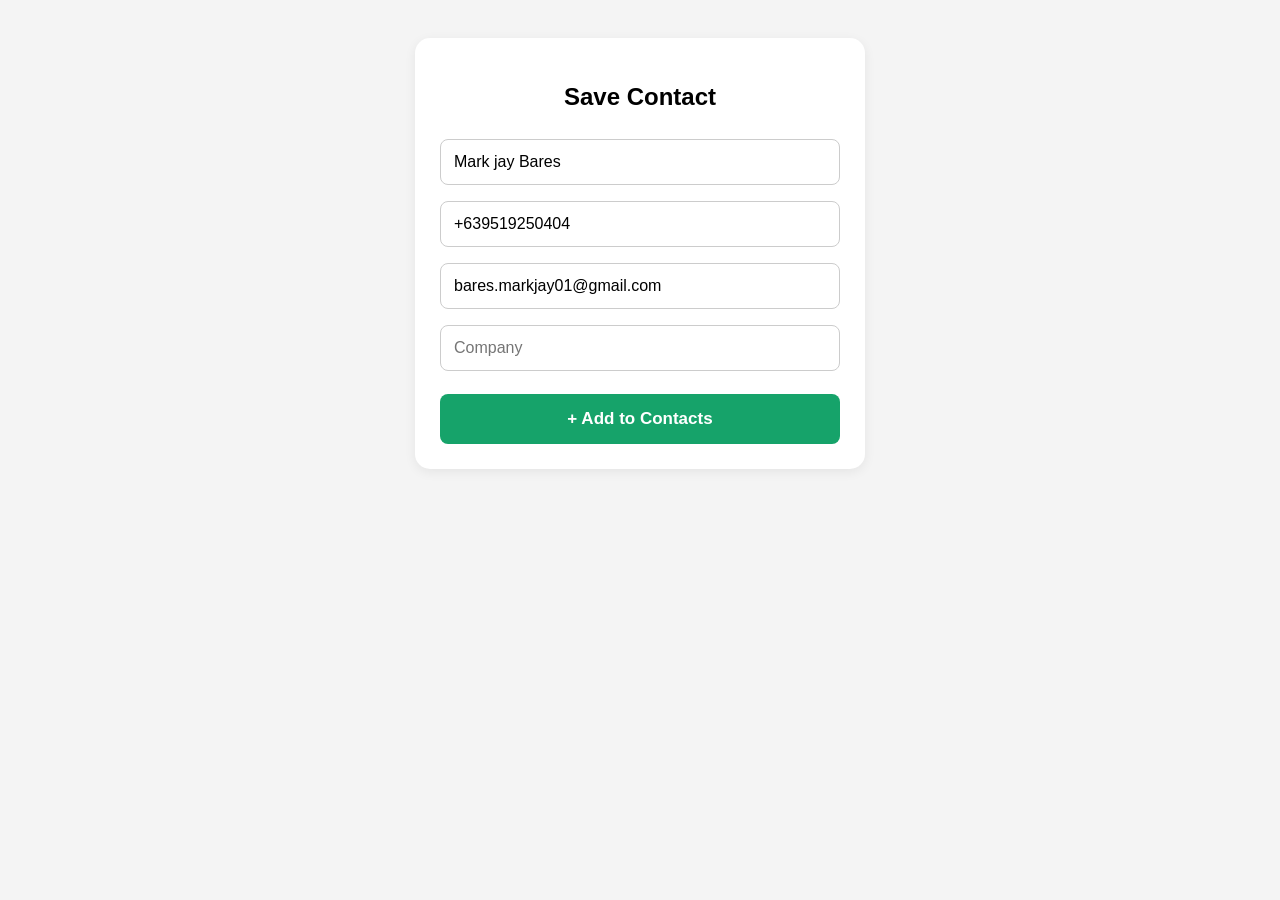
==== add-contact-test.html @ 31fd5d63 "Add editable contact intent test page" ====
<!DOCTYPE html>
<html lang="en">
<head>
    <meta charset="UTF-8">
    <meta name="viewport" content="width=device-width, initial-scale=1.0">
    <title>Add Contact</title>

    <style>
        body {
            font-family: Arial, sans-serif;
            background: #f4f4f4;
            padding: 30px 20px;
        }

        .container {
            max-width: 400px;
            margin: auto;
            background: white;
            padding: 25px;
            border-radius: 15px;
            box-shadow: 0 3px 12px #0001;
        }

        h2 {
            text-align: center;
        }

        input {
            width: 100%;
            box-sizing: border-box;
            padding: 13px;
            margin: 8px 0;
            border: 1px solid #ccc;
            border-radius: 8px;
            font-size: 16px;
        }

        button {
            width: 100%;
            padding: 15px;
            margin-top: 15px;
            background: #16a36a;
            color: white;
            border: none;
            border-radius: 8px;
            font-size: 17px;
            font-weight: bold;
            cursor: pointer;
        }

        button:active {
            background: #108052;
        }
    </style>
</head>

<body>
<div class="container">
    <h2>Save Contact</h2>

    <input id="name" type="text" placeholder="Full Name" value="Mark jay Bares">
    <input id="phone" type="tel" placeholder="Phone Number" value="+639519250404">
    <input id="email" type="email" placeholder="Email Address" value="bares.markjay01@gmail.com">
    <input id="company" type="text" placeholder="Company" value="">

    <button onclick="addContact()">+ Add to Contacts</button>
</div>

<script>
function addContact() {
    const name = document.getElementById("name").value;
    const phone = document.getElementById("phone").value;
    const email = document.getElementById("email").value;
    const company = document.getElementById("company").value;

    const extras = [
        ["name", name],
        ["phone", phone],
        ["email", email],
        ["company", company]
    ];

    const intent =
        "intent:#Intent;" +
        "action=android.intent.action.INSERT;" +
        "type=vnd.android.cursor.dir/contact;" +
        extras.map(([key, value]) =>
            "S." + key + "=" + encodeURIComponent(value)
        ).join(";") +
        ";end";

    window.location.href = intent;
}
</script>
</body>
</html>
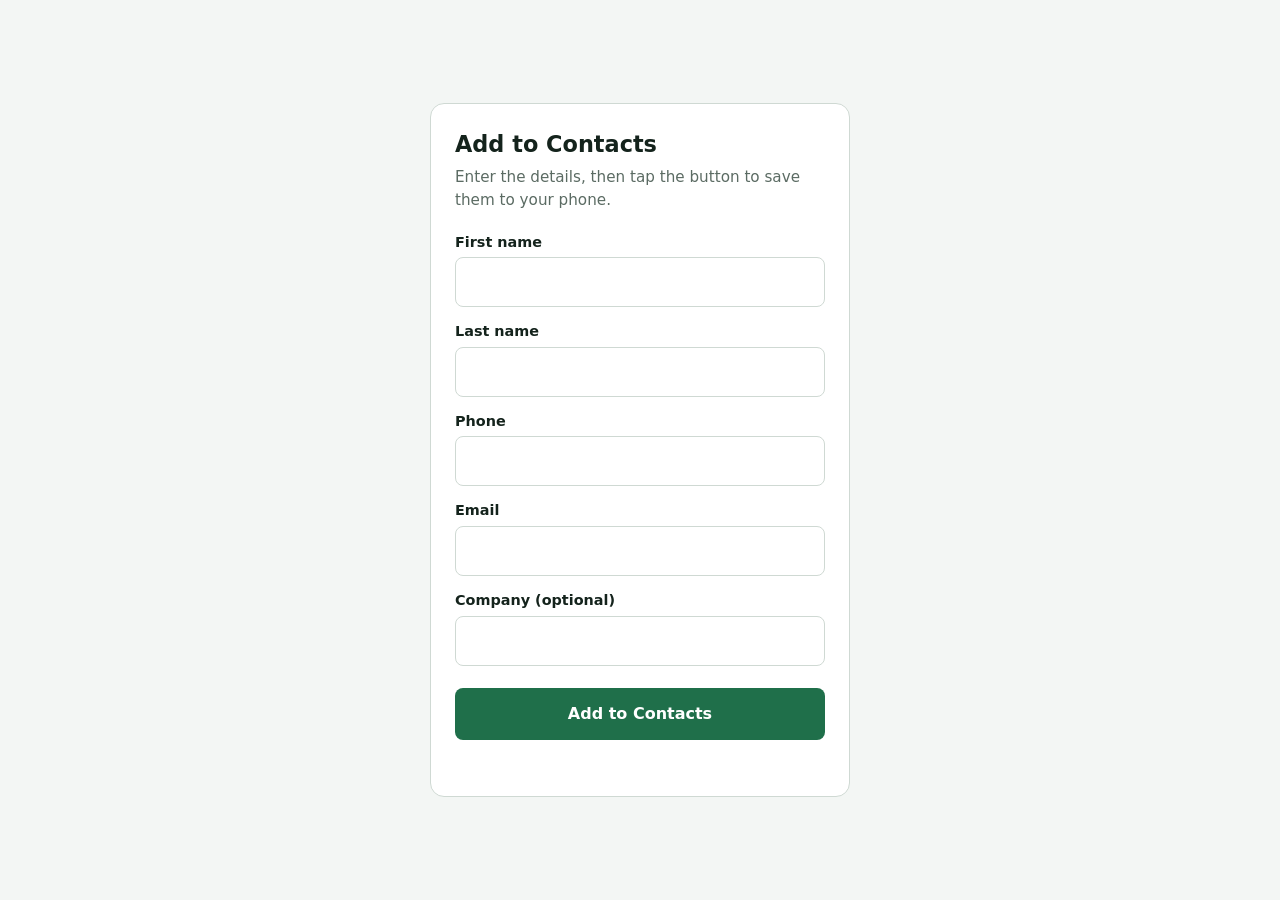
==== commit 2b2b575e: "done" ====
--- a/add-contact-test.html
+++ b/add-contact-test.html
@@ -1,96 +1,219 @@
-<!DOCTYPE html>
+<!doctype html>
 <html lang="en">
-<head>
-    <meta charset="UTF-8">
-    <meta name="viewport" content="width=device-width, initial-scale=1.0">
-    <title>Add Contact</title>
-
+  <head>
+    <meta charset="utf-8" />
+    <meta name="viewport" content="width=device-width, initial-scale=1" />
+    <title>Add to Contacts</title>
     <style>
-        body {
-            font-family: Arial, sans-serif;
-            background: #f4f4f4;
-            padding: 30px 20px;
-        }
-
-        .container {
-            max-width: 400px;
-            margin: auto;
-            background: white;
-            padding: 25px;
-            border-radius: 15px;
-            box-shadow: 0 3px 12px #0001;
-        }
-
-        h2 {
-            text-align: center;
-        }
-
-        input {
-            width: 100%;
-            box-sizing: border-box;
-            padding: 13px;
-            margin: 8px 0;
-            border: 1px solid #ccc;
-            border-radius: 8px;
-            font-size: 16px;
-        }
-
-        button {
-            width: 100%;
-            padding: 15px;
-            margin-top: 15px;
-            background: #16a36a;
-            color: white;
-            border: none;
-            border-radius: 8px;
-            font-size: 17px;
-            font-weight: bold;
-            cursor: pointer;
-        }
-
-        button:active {
-            background: #108052;
-        }
+      :root {
+        --bg: #f3f6f4;
+        --card: #ffffff;
+        --ink: #14231c;
+        --muted: #5b6b63;
+        --line: #cfd9d3;
+        --accent: #1f6f4a;
+        --accent-ink: #ffffff;
+        --err: #b3261e;
+      }
+      @media (prefers-color-scheme: dark) {
+        :root {
+          --bg: #101713;
+          --card: #18221c;
+          --ink: #e8f0ec;
+          --muted: #9bb0a5;
+          --line: #2c3a32;
+          --accent: #5cc796;
+          --accent-ink: #0b1a12;
+          --err: #ff8a80;
+        }
+      }
+      * {
+        box-sizing: border-box;
+      }
+      body {
+        margin: 0;
+        min-height: 100vh;
+        display: grid;
+        place-items: center;
+        padding: 20px;
+        background: var(--bg);
+        color: var(--ink);
+        font:
+          16px/1.5 system-ui,
+          -apple-system,
+          "Segoe UI",
+          Roboto,
+          sans-serif;
+      }
+      .card {
+        width: 100%;
+        max-width: 420px;
+        background: var(--card);
+        border: 1px solid var(--line);
+        border-radius: 14px;
+        padding: 24px;
+      }
+      h1 {
+        margin: 0 0 4px;
+        font-size: 1.4rem;
+      }
+      p.sub {
+        margin: 0 0 20px;
+        color: var(--muted);
+        font-size: 0.95rem;
+      }
+      label {
+        display: block;
+        margin: 14px 0 4px;
+        font-size: 0.9rem;
+        font-weight: 600;
+      }
+      input {
+        width: 100%;
+        padding: 12px;
+        font: inherit;
+        color: var(--ink);
+        background: transparent;
+        border: 1px solid var(--line);
+        border-radius: 8px;
+      }
+      input:focus-visible,
+      button:focus-visible {
+        outline: 3px solid var(--accent);
+        outline-offset: 2px;
+      }
+      button {
+        width: 100%;
+        margin-top: 22px;
+        padding: 14px;
+        font: inherit;
+        font-weight: 700;
+        color: var(--accent-ink);
+        background: var(--accent);
+        border: 0;
+        border-radius: 8px;
+        cursor: pointer;
+      }
+      #msg {
+        min-height: 1.4em;
+        margin: 12px 0 0;
+        font-size: 0.9rem;
+        color: var(--muted);
+      }
+      #msg.error {
+        color: var(--err);
+      }
     </style>
-</head>
-
-<body>
-<div class="container">
-    <h2>Save Contact</h2>
-
-    <input id="name" type="text" placeholder="Full Name" value="Mark jay Bares">
-    <input id="phone" type="tel" placeholder="Phone Number" value="+639519250404">
-    <input id="email" type="email" placeholder="Email Address" value="bares.markjay01@gmail.com">
-    <input id="company" type="text" placeholder="Company" value="">
-
-    <button onclick="addContact()">+ Add to Contacts</button>
-</div>
-
-<script>
-function addContact() {
-    const name = document.getElementById("name").value;
-    const phone = document.getElementById("phone").value;
-    const email = document.getElementById("email").value;
-    const company = document.getElementById("company").value;
-
-    const extras = [
-        ["name", name],
-        ["phone", phone],
-        ["email", email],
-        ["company", company]
-    ];
-
-    const intent =
-        "intent:#Intent;" +
-        "action=android.intent.action.INSERT;" +
-        "type=vnd.android.cursor.dir/contact;" +
-        extras.map(([key, value]) =>
-            "S." + key + "=" + encodeURIComponent(value)
-        ).join(";") +
-        ";end";
-
-    window.location.href = intent;
-}
-</script>
-</body>
+  </head>
+  <body>
+    <main class="card">
+      <h1>Add to Contacts</h1>
+      <p class="sub">
+        Enter the details, then tap the button to save them to your phone.
+      </p>
+
+      <form id="contactForm" novalidate>
+        <label for="first">First name</label>
+        <input id="first" autocomplete="given-name" required />
+
+        <label for="last">Last name</label>
+        <input id="last" autocomplete="family-name" />
+
+        <label for="phone">Phone</label>
+        <input id="phone" type="tel" autocomplete="tel" inputmode="tel" />
+
+        <label for="email">Email</label>
+        <input id="email" type="email" autocomplete="email" />
+
+        <label for="org">Company (optional)</label>
+        <input id="org" autocomplete="organization" />
+
+        <button type="submit">Add to Contacts</button>
+        <p id="msg" role="status"></p>
+      </form>
+    </main>
+
+    <script>
+      const form = document.getElementById("contactForm");
+      const msg = document.getElementById("msg");
+
+      // Escape characters that have special meaning in vCard values
+      const esc = (s) =>
+        s
+          .replace(/\\/g, "\\\\")
+          .replace(/\n/g, "\\n")
+          .replace(/,/g, "\\,")
+          .replace(/;/g, "\\;");
+
+      function buildVCard(d) {
+        const lines = [
+          "BEGIN:VCARD",
+          "VERSION:3.0",
+          `N:${esc(d.last)};${esc(d.first)};;;`,
+          `FN:${esc((d.first + " " + d.last).trim())}`,
+        ];
+        if (d.org) lines.push(`ORG:${esc(d.org)}`);
+        if (d.phone) lines.push(`TEL;TYPE=CELL:${d.phone}`);
+        if (d.email) lines.push(`EMAIL;TYPE=INTERNET:${d.email}`);
+        lines.push("END:VCARD");
+        return lines.join("\r\n");
+      }
+
+      form.addEventListener("submit", (e) => {
+        e.preventDefault();
+        const d = {
+          first: form.first.value.trim(),
+          last: form.last.value.trim(),
+          phone: form.phone.value.trim(),
+          email: form.email.value.trim(),
+          org: form.org.value.trim(),
+        };
+
+        msg.className = "";
+        if (!d.first && !d.last) {
+          msg.className = "error";
+          msg.textContent = "Enter at least a first or last name.";
+          return;
+        }
+        if (!d.phone && !d.email) {
+          msg.className = "error";
+          msg.textContent = "Enter a phone number or an email.";
+          return;
+        }
+
+        if (/Android/i.test(navigator.userAgent)) {
+          // Android: open the Contacts app's "New contact" screen directly
+          const fullName = (d.first + " " + d.last).trim();
+          const extras = [
+            ["name", fullName],
+            ["phone", d.phone],
+            ["email", d.email],
+            ["company", d.org],
+          ]
+            .filter(([, v]) => v)
+            .map(([k, v]) => `S.${k}=${encodeURIComponent(v)}`)
+            .join(";");
+          window.location.href = `intent:#Intent;action=android.intent.action.INSERT;type=vnd.android.cursor.dir/contact;${extras};end`;
+          msg.textContent = "Opening Contacts… tap the checkmark to save.";
+          return;
+        }
+
+        // Other devices (iPhone, desktop): fall back to a vCard file
+        const blob = new Blob([buildVCard(d)], {
+          type: "text/vcard;charset=utf-8",
+        });
+        const url = URL.createObjectURL(blob);
+        const a = document.createElement("a");
+        a.href = url;
+        a.download =
+          ((d.first + "-" + d.last).replace(/[^\w-]+/g, "") || "contact") +
+          ".vcf";
+        document.body.appendChild(a);
+        a.click();
+        a.remove();
+        setTimeout(() => URL.revokeObjectURL(url), 10000);
+        msg.textContent = "Open the downloaded file to add the contact.";
+      });
+    </script>
+  </body>
 </html>
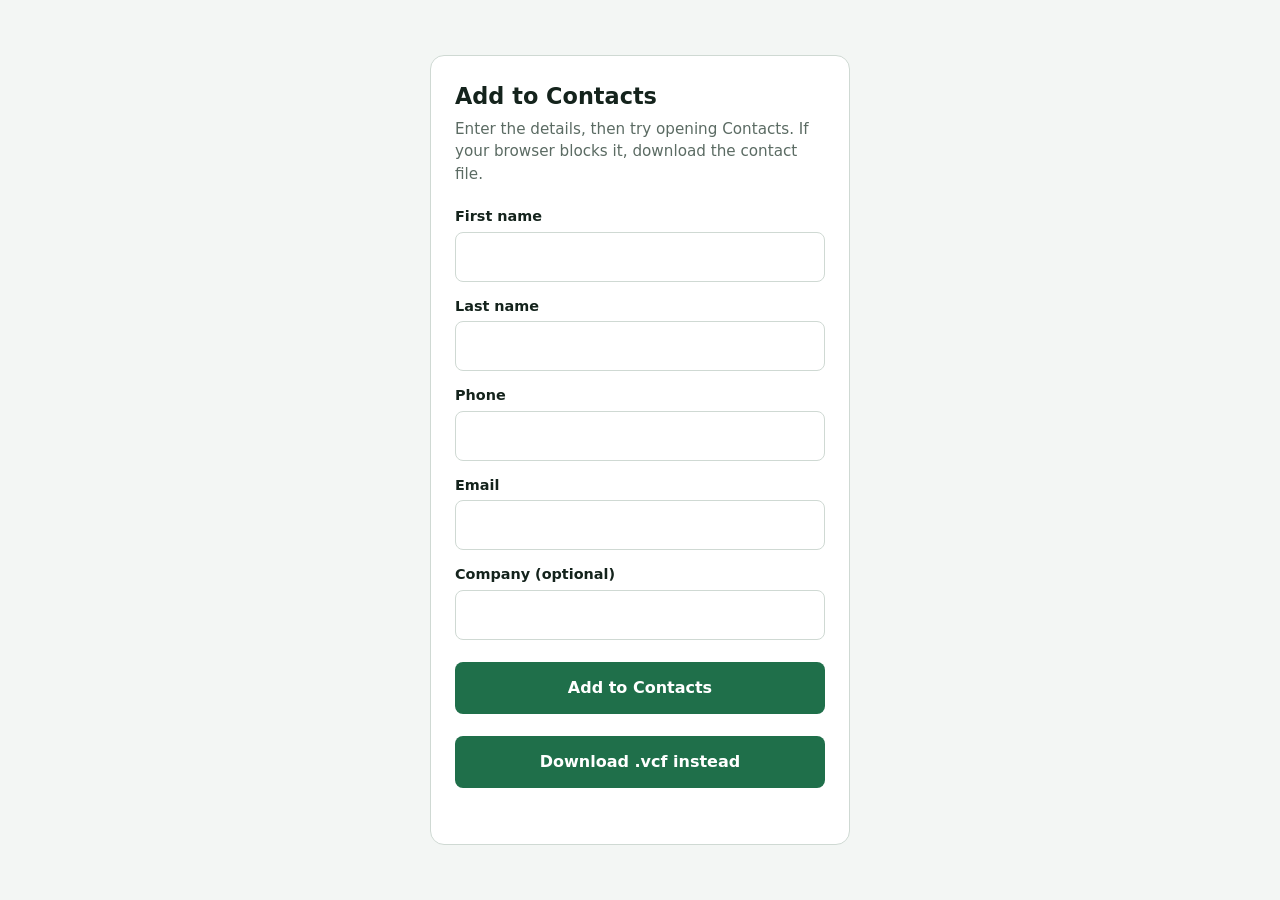
==== commit ecedd083: "done" ====
--- a/add-contact-test.html
+++ b/add-contact-test.html
@@ -109,7 +109,7 @@
     <main class="card">
       <h1>Add to Contacts</h1>
       <p class="sub">
-        Enter the details, then tap the button to save them to your phone.
+        Enter the details, then try opening Contacts. If your browser blocks it, download the contact file.
       </p>
 
       <form id="contactForm" novalidate>
@@ -129,6 +129,7 @@
         <input id="org" autocomplete="organization" />
 
         <button type="submit">Add to Contacts</button>
+        <button type="button" id="download">Download .vcf instead</button>
         <p id="msg" role="status"></p>
       </form>
     </main>
@@ -136,6 +137,7 @@
     <script>
       const form = document.getElementById("contactForm");
       const msg = document.getElementById("msg");
+      const download = document.getElementById("download");
 
       // Escape characters that have special meaning in vCard values
       const esc = (s) =>
@@ -194,11 +196,35 @@
             .map(([k, v]) => `S.${k}=${encodeURIComponent(v)}`)
             .join(";");
           window.location.href = `intent:#Intent;action=android.intent.action.INSERT;type=vnd.android.cursor.dir/contact;${extras};end`;
-          msg.textContent = "Opening Contacts… tap the checkmark to save.";
-          return;
-        }
-
-        // Other devices (iPhone, desktop): fall back to a vCard file
+          msg.textContent = "If Contacts did not open, your browser blocked the link. You can download the .vcf file instead.";
+          return;
+        }
+        msg.textContent = "This browser cannot open a prefilled Contacts form. You can download the .vcf file instead.";
+      });
+
+      download.addEventListener("click", () => {
+        const d = {
+          first: form.first.value.trim(),
+          last: form.last.value.trim(),
+          phone: form.phone.value.trim(),
+          email: form.email.value.trim(),
+          org: form.org.value.trim(),
+        };
+        if (!d.first && !d.last) {
+          msg.className = "error";
+          msg.textContent = "Enter at least a first or last name.";
+          return;
+        }
+        if (!d.phone && !d.email) {
+          msg.className = "error";
+          msg.textContent = "Enter a phone number or an email.";
+          return;
+        }
+        msg.className = "";
+        downloadVCard(d);
+      });
+
+      function downloadVCard(d) {
         const blob = new Blob([buildVCard(d)], {
           type: "text/vcard;charset=utf-8",
         });
@@ -212,8 +238,9 @@
         a.click();
         a.remove();
         setTimeout(() => URL.revokeObjectURL(url), 10000);
-        msg.textContent = "Open the downloaded file to add the contact.";
-      });
+        msg.textContent =
+          "Tap the downloaded file (or the Open button in the notification) to add the contact.";
+      }
     </script>
   </body>
 </html>
